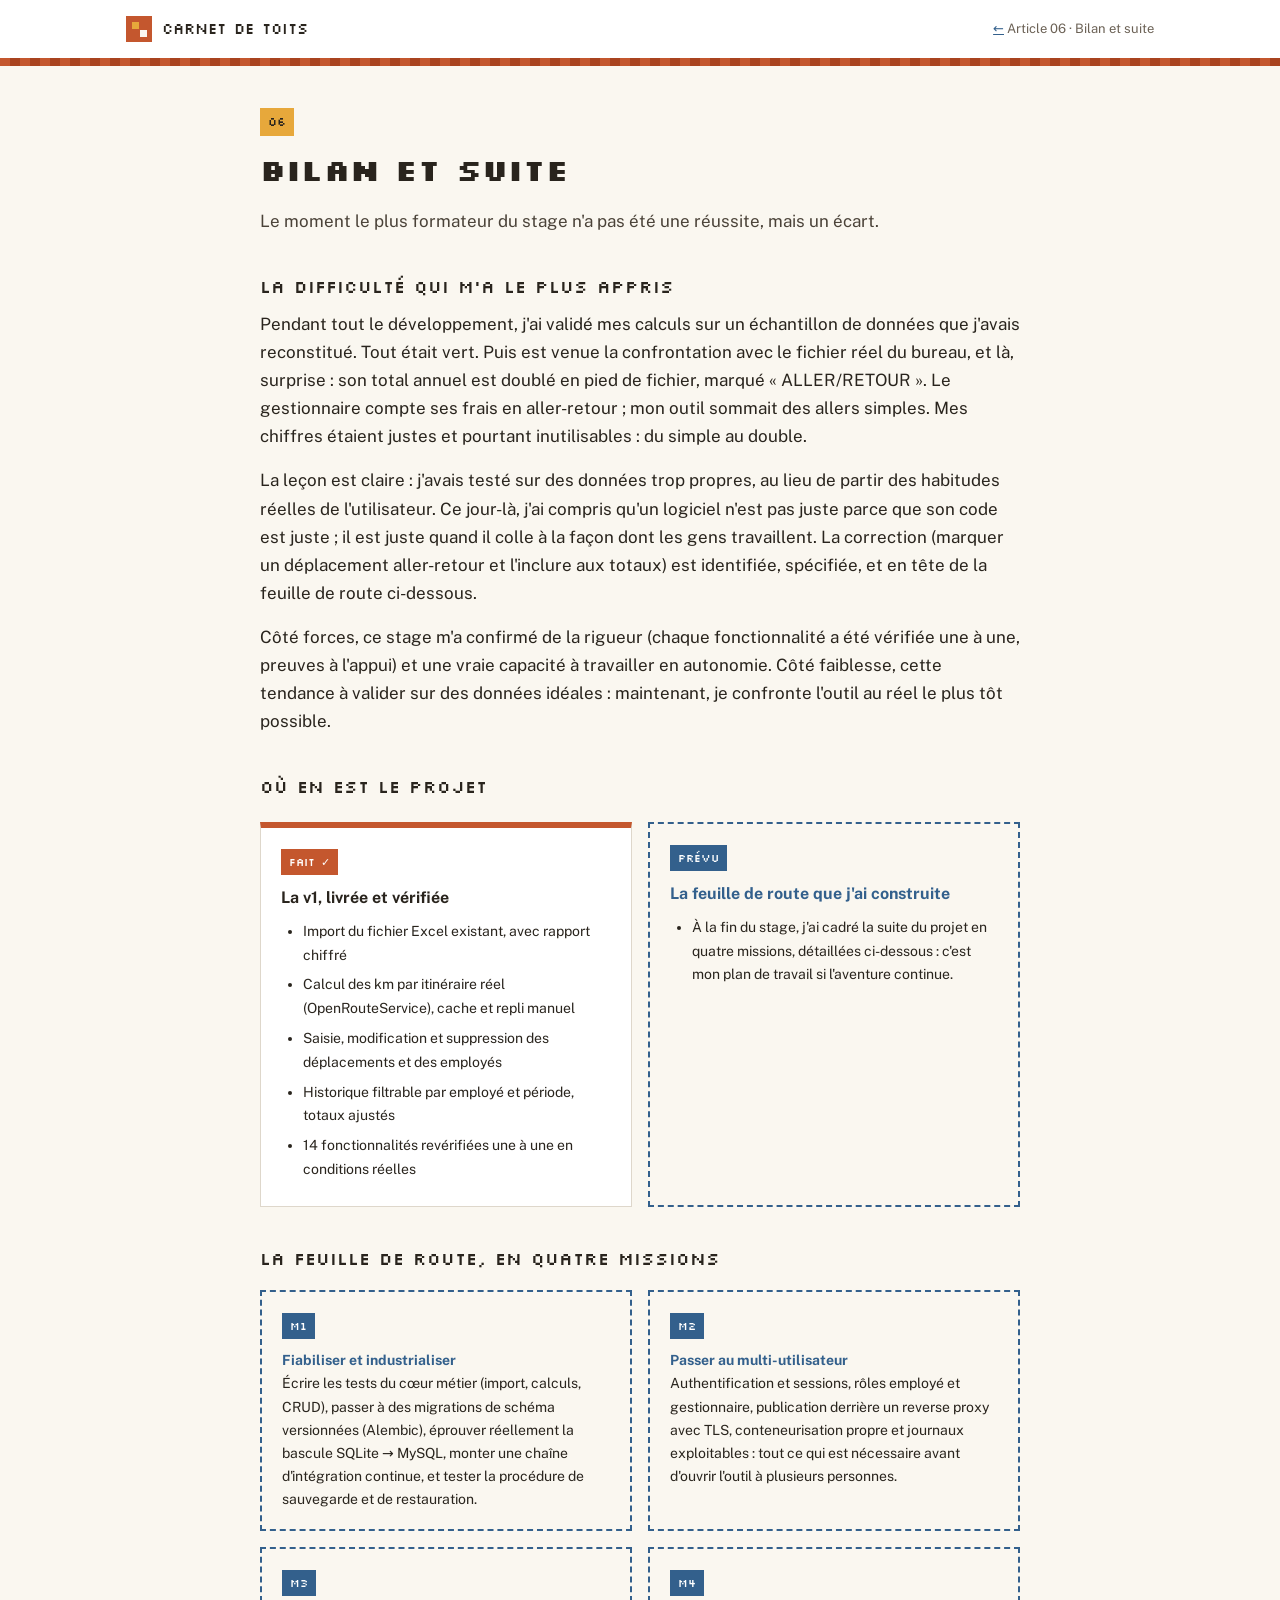
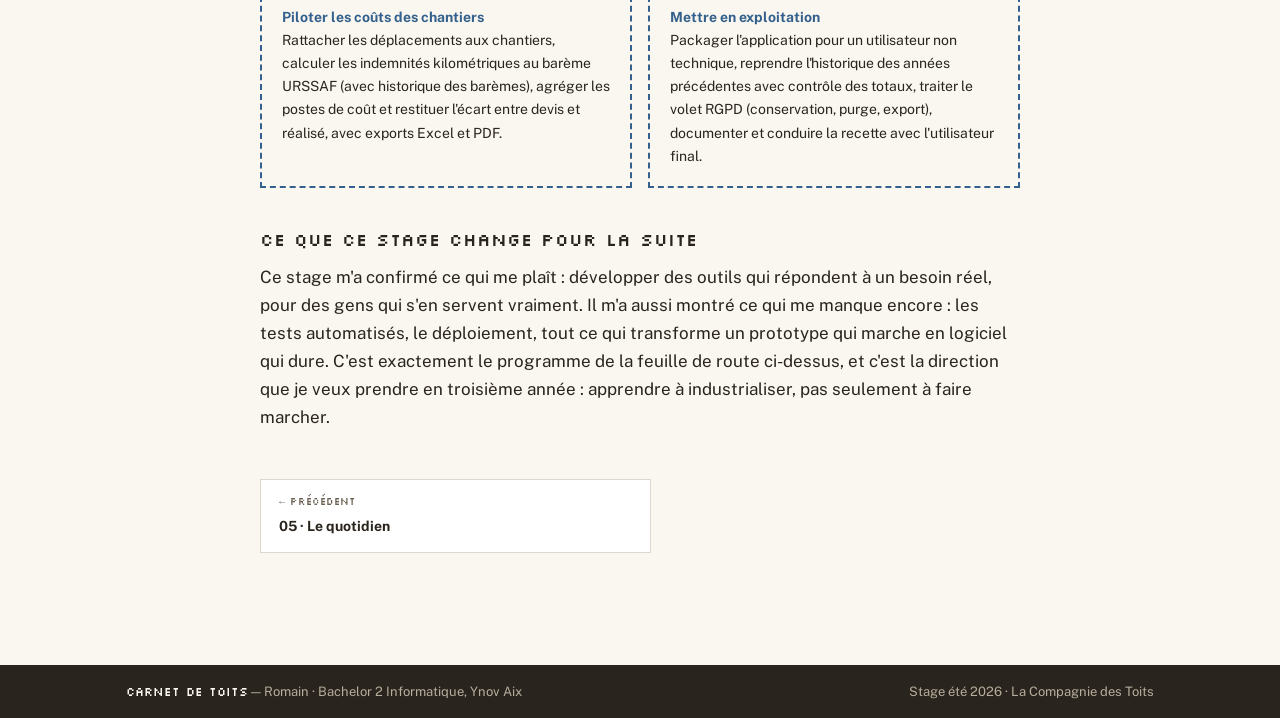
==== bilan.html @ 16f00f66 "création du blog Carnet de toits : charte Direction A et 6 articles" ====
<!DOCTYPE html>
<html lang="fr">
<head>
<meta charset="utf-8">
<meta name="viewport" content="width=device-width, initial-scale=1">
<title>06 · Bilan et suite — Carnet de toits</title>
<meta name="description" content="Bilan de mon stage : ce que j'ai appris, la difficulté qui m'a le plus formé, et la feuille de route en quatre missions pour la suite du projet.">
<link rel="icon" href="data:image/svg+xml,%3Csvg xmlns='http://www.w3.org/2000/svg' viewBox='0 0 26 26'%3E%3Crect width='26' height='26' fill='%23C4572E'/%3E%3Crect x='6' y='6' width='7' height='7' fill='%23E7A83B'/%3E%3Crect x='14' y='14' width='7' height='7' fill='%23FAF7F0'/%3E%3C/svg%3E">
<link rel="preconnect" href="https://fonts.googleapis.com">
<link rel="preconnect" href="https://fonts.gstatic.com" crossorigin>
<link href="https://fonts.googleapis.com/css2?family=Silkscreen:wght@400;700&family=Public+Sans:ital,wght@0,400;0,600;0,700;1,400&family=JetBrains+Mono:wght@400;600&display=swap" rel="stylesheet">
<link rel="stylesheet" href="style.css">
</head>
<body>

<header class="site-header">
  <div class="inner">
    <a class="brand" href="index.html"><span class="logo"></span>Carnet de toits</a>
    <span class="meta"><a href="index.html">←</a> Article 06 · Bilan et suite</span>
  </div>
</header>
<div class="roofline"></div>

<main>
  <article class="post">
    <span class="badge">06</span>
    <h1>Bilan et suite</h1>
    <p class="lead">Le moment le plus formateur du stage n'a pas été une réussite,
    mais un écart.</p>

    <h2>La difficulté qui m'a le plus appris</h2>
    <p>Pendant tout le développement, j'ai validé mes calculs sur un échantillon de
    données que j'avais reconstitué. Tout était vert. Puis est venue la confrontation
    avec le fichier réel du bureau, et là, surprise : son total annuel est doublé en
    pied de fichier, marqué « ALLER/RETOUR ». Le gestionnaire compte ses frais en
    aller-retour ; mon outil sommait des allers simples. Mes chiffres étaient justes
    et pourtant inutilisables : du simple au double.</p>
    <p>La leçon est claire : j'avais testé sur des données trop propres, au lieu de
    partir des habitudes réelles de l'utilisateur. Ce jour-là, j'ai compris qu'un
    logiciel n'est pas juste parce que son code est juste ; il est juste quand il
    colle à la façon dont les gens travaillent. La correction (marquer un déplacement
    aller-retour et l'inclure aux totaux) est identifiée, spécifiée, et en tête de la
    feuille de route ci-dessous.</p>
    <p>Côté forces, ce stage m'a confirmé de la rigueur (chaque fonctionnalité a été
    vérifiée une à une, preuves à l'appui) et une vraie capacité à travailler en
    autonomie. Côté faiblesse, cette tendance à valider sur des données idéales :
    maintenant, je confronte l'outil au réel le plus tôt possible.</p>

    <h2>Où en est le projet</h2>
    <div class="fp-grid">
      <div class="bloc-fait">
        <span class="badge fait">FAIT ✓</span>
        <p class="bloc-title">La v1, livrée et vérifiée</p>
        <ul>
          <li>Import du fichier Excel existant, avec rapport chiffré</li>
          <li>Calcul des km par itinéraire réel (OpenRouteService), cache et repli manuel</li>
          <li>Saisie, modification et suppression des déplacements et des employés</li>
          <li>Historique filtrable par employé et période, totaux ajustés</li>
          <li>14 fonctionnalités revérifiées une à une en conditions réelles</li>
        </ul>
      </div>
      <div class="bloc-prevu">
        <span class="badge prevu">PRÉVU</span>
        <p class="bloc-title">La feuille de route que j'ai construite</p>
        <ul>
          <li>À la fin du stage, j'ai cadré la suite du projet en quatre missions,
          détaillées ci-dessous : c'est mon plan de travail si l'aventure continue.</li>
        </ul>
      </div>
    </div>

    <h2>La feuille de route, en quatre missions</h2>
    <div class="missions">
      <div class="bloc-prevu">
        <span class="badge mission">M1</span>
        <p class="bloc-title">Fiabiliser et industrialiser</p>
        <p>Écrire les tests du cœur métier (import, calculs, CRUD), passer à des
        migrations de schéma versionnées (Alembic), éprouver réellement la bascule
        SQLite → MySQL, monter une chaîne d'intégration continue, et tester la
        procédure de sauvegarde et de restauration.</p>
      </div>
      <div class="bloc-prevu">
        <span class="badge mission">M2</span>
        <p class="bloc-title">Passer au multi-utilisateur</p>
        <p>Authentification et sessions, rôles employé et gestionnaire, publication
        derrière un reverse proxy avec TLS, conteneurisation propre et journaux
        exploitables : tout ce qui est nécessaire avant d'ouvrir l'outil à plusieurs
        personnes.</p>
      </div>
      <div class="bloc-prevu">
        <span class="badge mission">M3</span>
        <p class="bloc-title">Piloter les coûts des chantiers</p>
        <p>Rattacher les déplacements aux chantiers, calculer les indemnités
        kilométriques au barème URSSAF (avec historique des barèmes), agréger les
        postes de coût et restituer l'écart entre devis et réalisé, avec exports
        Excel et PDF.</p>
      </div>
      <div class="bloc-prevu">
        <span class="badge mission">M4</span>
        <p class="bloc-title">Mettre en exploitation</p>
        <p>Packager l'application pour un utilisateur non technique, reprendre
        l'historique des années précédentes avec contrôle des totaux, traiter le
        volet RGPD (conservation, purge, export), documenter et conduire la recette
        avec l'utilisateur final.</p>
      </div>
    </div>

    <h2>Ce que ce stage change pour la suite</h2>
    <p>Ce stage m'a confirmé ce qui me plaît : développer des outils qui répondent à
    un besoin réel, pour des gens qui s'en servent vraiment. Il m'a aussi montré ce
    qui me manque encore : les tests automatisés, le déploiement, tout ce qui
    transforme un prototype qui marche en logiciel qui dure. C'est exactement le
    programme de la feuille de route ci-dessus, et c'est la direction que je veux
    prendre en troisième année : apprendre à industrialiser, pas seulement à faire
    marcher.</p>
  </article>

  <nav class="post-nav" aria-label="Article précédent et suivant">
    <a class="prev" href="quotidien.html">
      <div class="label">← PRÉCÉDENT</div>
      <div class="title">05 · Le quotidien</div>
    </a>
    <span class="spacer"></span>
  </nav>
</main>

<footer class="site-footer">
  <div class="inner">
    <div><span class="name">Carnet de toits</span> — Romain · Bachelor 2 Informatique, Ynov Aix</div>
    <div>Stage été 2026 · La Compagnie des Toits</div>
  </div>
</footer>

</body>
</html>
---- style.css ----
/* ============================================================
   Carnet de toits — blog de stage
   Implémentation de la charte « Direction A » (v1, août 2026)
   Règles globales : coins carrés partout, aucune ombre floue,
   plein = fait, pointillé = prévu.
   ============================================================ */

:root {
  --bg: #FAF7F0;         /* fond de page */
  --card: #FFFFFF;       /* fond des cartes */
  --ink: #29241D;        /* texte principal, footer, encadrés techniques */
  --terra: #C4572E;      /* accent principal */
  --terra-dark: #A8431F; /* tuile sombre de la frise */
  --sun: #E7A83B;        /* badges numéro, ombre pixel au survol */
  --blue: #33608C;       /* liens, tout ce qui est « prévu » */
  --muted: #6B6155;      /* texte secondaire */
  --line: #DED7CB;       /* bordures et séparateurs */
  --cream: #FAF7F0;
  --facade: #F1E7D3;

  --font-display: 'Silkscreen', monospace;
  --font-body: 'Public Sans', system-ui, sans-serif;
  --font-mono: 'JetBrains Mono', monospace;
}

* { box-sizing: border-box; border-radius: 0; }

body {
  margin: 0;
  background: var(--bg);
  color: var(--ink);
  font-family: var(--font-body);
  font-size: 1.0625rem;
  line-height: 1.65;
}

a { color: var(--blue); text-decoration: underline; }
a:hover { color: var(--terra); }

:focus-visible { outline: 3px solid var(--terra); outline-offset: 2px; }

/* ---------- header + frise de tuiles ---------- */

.site-header { background: var(--card); }

.site-header .inner {
  max-width: 1100px;
  margin: 0 auto;
  padding: 16px 36px;
  display: flex;
  flex-wrap: wrap;
  align-items: center;
  justify-content: space-between;
  gap: 10px 24px;
}

.brand {
  display: flex;
  align-items: center;
  gap: 10px;
  text-decoration: none;
  color: var(--ink);
  font-family: var(--font-display);
  font-size: 15px;
}

.brand .logo {
  width: 26px; height: 26px;
  background: var(--terra);
  position: relative;
  flex-shrink: 0;
}
.brand .logo::before {
  content: ""; position: absolute; left: 6px; top: 6px;
  width: 7px; height: 7px; background: var(--sun);
}
.brand .logo::after {
  content: ""; position: absolute; right: 5px; bottom: 5px;
  width: 7px; height: 7px; background: var(--cream);
}

.site-nav { display: flex; flex-wrap: wrap; gap: 4px 20px; }

.site-nav a {
  font-weight: 600;
  font-size: 14px;
  color: #5B5348;
  text-decoration: none;
  padding-bottom: 3px;
  border-bottom: 3px solid transparent;
}
.site-nav a:hover { color: var(--terra); }
.site-nav a[aria-current="page"] {
  color: var(--terra);
  border-bottom-color: var(--terra);
}

.roofline {
  height: 8px;
  background: repeating-linear-gradient(90deg, var(--terra) 0 10px, var(--terra-dark) 10px 20px);
}

/* ---------- structure ---------- */

main {
  max-width: 1100px;
  margin: 0 auto;
  padding: 40px 32px 72px;
}

article.post { max-width: 760px; margin: 0 auto; }

h1 {
  font-family: var(--font-display);
  font-weight: 700;
  font-size: 1.875rem;
  line-height: 1.3;
  margin: 14px 0 18px;
}

h2 {
  font-family: var(--font-display);
  font-weight: 400;
  font-size: 1.125rem;
  line-height: 1.3;
  margin: 40px 0 12px;
}

p { margin: 0 0 16px; }
ul, ol { margin: 0 0 16px; padding-left: 22px; }
li { margin-bottom: 6px; }

.lead { font-size: 1.0625rem; color: #4A4238; }
.small, .meta { font-size: 0.8125rem; color: var(--muted); }

/* ---------- badges ---------- */

.badge {
  font-family: var(--font-display);
  font-size: 12px;
  padding: 4px 8px;
  display: inline-block;
  background: var(--sun);
  color: var(--ink);
}
.badge.fait { font-size: 11px; background: var(--terra); color: #FFFFFF; }
.badge.prevu, .badge.mission { font-size: 11px; background: var(--blue); color: #FFFFFF; }

/* ---------- hero de l'accueil ---------- */

.hero {
  display: flex;
  align-items: center;
  gap: 48px;
  padding: 40px 0 48px;
}

.hero-text { flex: 1 1 420px; }

.hero .surtitre {
  font-family: var(--font-display);
  font-size: 13px;
  color: var(--terra);
  margin-bottom: 12px;
}

.hero h1 { font-size: 2.375rem; line-height: 1.25; margin: 0 0 14px; }

.hero .pixel-house { flex-shrink: 0; }

.btn-primary {
  display: inline-block;
  background: var(--ink);
  color: var(--cream);
  font-family: var(--font-display);
  font-size: 13px;
  text-decoration: none;
  padding: 12px 20px;
  margin-top: 8px;
}
.btn-primary:hover { background: var(--terra); color: #FFFFFF; }

/* ---------- sommaire : cartes d'articles ---------- */

.cards {
  list-style: none;
  padding: 0;
  margin: 20px 0 0;
  display: grid;
  grid-template-columns: repeat(3, 1fr);
  gap: 16px;
}

.card { background: var(--card); border: 1px solid var(--line); }
.card:hover { border-color: var(--terra); box-shadow: 4px 4px 0 var(--sun); }

.card a {
  display: block;
  padding: 20px;
  text-decoration: none;
  color: inherit;
  height: 100%;
}

.card .badge { margin-bottom: 12px; }
.card h2, .card .card-title {
  font-family: var(--font-body);
  font-weight: 700;
  font-size: 16px;
  margin: 0 0 6px;
  color: var(--ink);
}
.card p { font-size: 13px; line-height: 1.5; color: var(--muted); margin: 0; }

/* ---------- fil d'ariane + tête d'article ---------- */

.crumb {
  font-size: 14px;
  margin-bottom: 24px;
}
.crumb a { color: var(--muted); text-decoration: none; }
.crumb a:hover { color: var(--terra); }

/* ---------- encadré technique ---------- */

.tech {
  background: var(--ink);
  color: #E8E1D4;
  padding: 16px 20px;
  font-family: var(--font-mono);
  font-size: 13px;
  line-height: 1.7;
  margin: 20px 0;
  overflow-x: auto;
}
.tech .t-title { color: var(--sun); margin-bottom: 6px; }
.tech .t-note { color: #9AB8D6; }

/* ---------- bloc fait / prévu ---------- */

.fp-grid {
  display: grid;
  grid-template-columns: 1fr 1fr;
  gap: 16px;
  margin: 24px 0;
}

.bloc-fait {
  background: var(--card);
  border: 1px solid var(--line);
  border-top: 6px solid var(--terra);
  padding: 18px 20px;
}

.bloc-prevu {
  background: transparent;
  border: 2px dashed var(--blue);
  padding: 18px 20px;
}
.bloc-prevu .bloc-title { color: var(--blue); }

.bloc-fait .badge, .bloc-prevu .badge { margin-bottom: 10px; }

.bloc-title {
  font-weight: 700;
  font-size: 16px;
  margin: 0 0 8px;
}

.bloc-fait ul, .bloc-prevu ul { margin: 0; font-size: 14px; line-height: 1.7; }

/* feuille de route : cartes missions (tout est « prévu ») */
.missions {
  display: grid;
  grid-template-columns: 1fr 1fr;
  gap: 16px;
  margin: 20px 0;
}
.missions .bloc-prevu p { font-size: 14px; margin: 0; }

/* ---------- navigation précédent / suivant ---------- */

.post-nav {
  max-width: 760px;
  margin: 48px auto 0;
  display: flex;
  justify-content: space-between;
  gap: 16px;
}

.post-nav a {
  flex: 1;
  text-decoration: none;
  padding: 14px 18px;
}

.post-nav .prev {
  background: var(--card);
  border: 1px solid var(--line);
  color: var(--ink);
}
.post-nav .prev:hover { border-color: var(--terra); box-shadow: 4px 4px 0 var(--sun); }

.post-nav .next {
  background: var(--ink);
  text-align: right;
}
.post-nav .next:hover { background: var(--terra); }

.post-nav .label {
  font-family: var(--font-display);
  font-size: 10px;
  color: var(--muted);
  margin-bottom: 4px;
}
.post-nav .next .label { color: var(--sun); }
.post-nav .title { font-weight: 700; font-size: 14px; }
.post-nav .next .title { color: var(--cream); }
.post-nav .spacer { flex: 1; visibility: hidden; }

/* ---------- footer ---------- */

.site-footer { background: var(--ink); color: #B8AD9D; margin-top: 40px; }

.site-footer .inner {
  max-width: 1100px;
  margin: 0 auto;
  padding: 16px 36px;
  display: flex;
  flex-wrap: wrap;
  justify-content: space-between;
  gap: 8px 24px;
  font-size: 13px;
}

.site-footer .name { font-family: var(--font-display); color: var(--cream); font-size: 12px; }
.site-footer a { color: #B8AD9D; }
.site-footer a:hover { color: var(--cream); }

/* ---------- responsive ---------- */

@media (max-width: 900px) {
  .hero { flex-wrap: wrap; gap: 28px; }
  .hero .pixel-house { margin: 0 auto; }
}

@media (max-width: 720px) {
  main { padding: 28px 16px 56px; }
  .site-header .inner, .site-footer .inner { padding-left: 16px; padding-right: 16px; }
  .cards { grid-template-columns: 1fr; }
  .missions { grid-template-columns: 1fr; }
  .hero h1 { font-size: 1.875rem; }
}

@media (max-width: 640px) {
  .fp-grid { grid-template-columns: 1fr; } /* « fait » reste en premier */
  .post-nav { flex-direction: column; }
  .post-nav .spacer { display: none; }
}
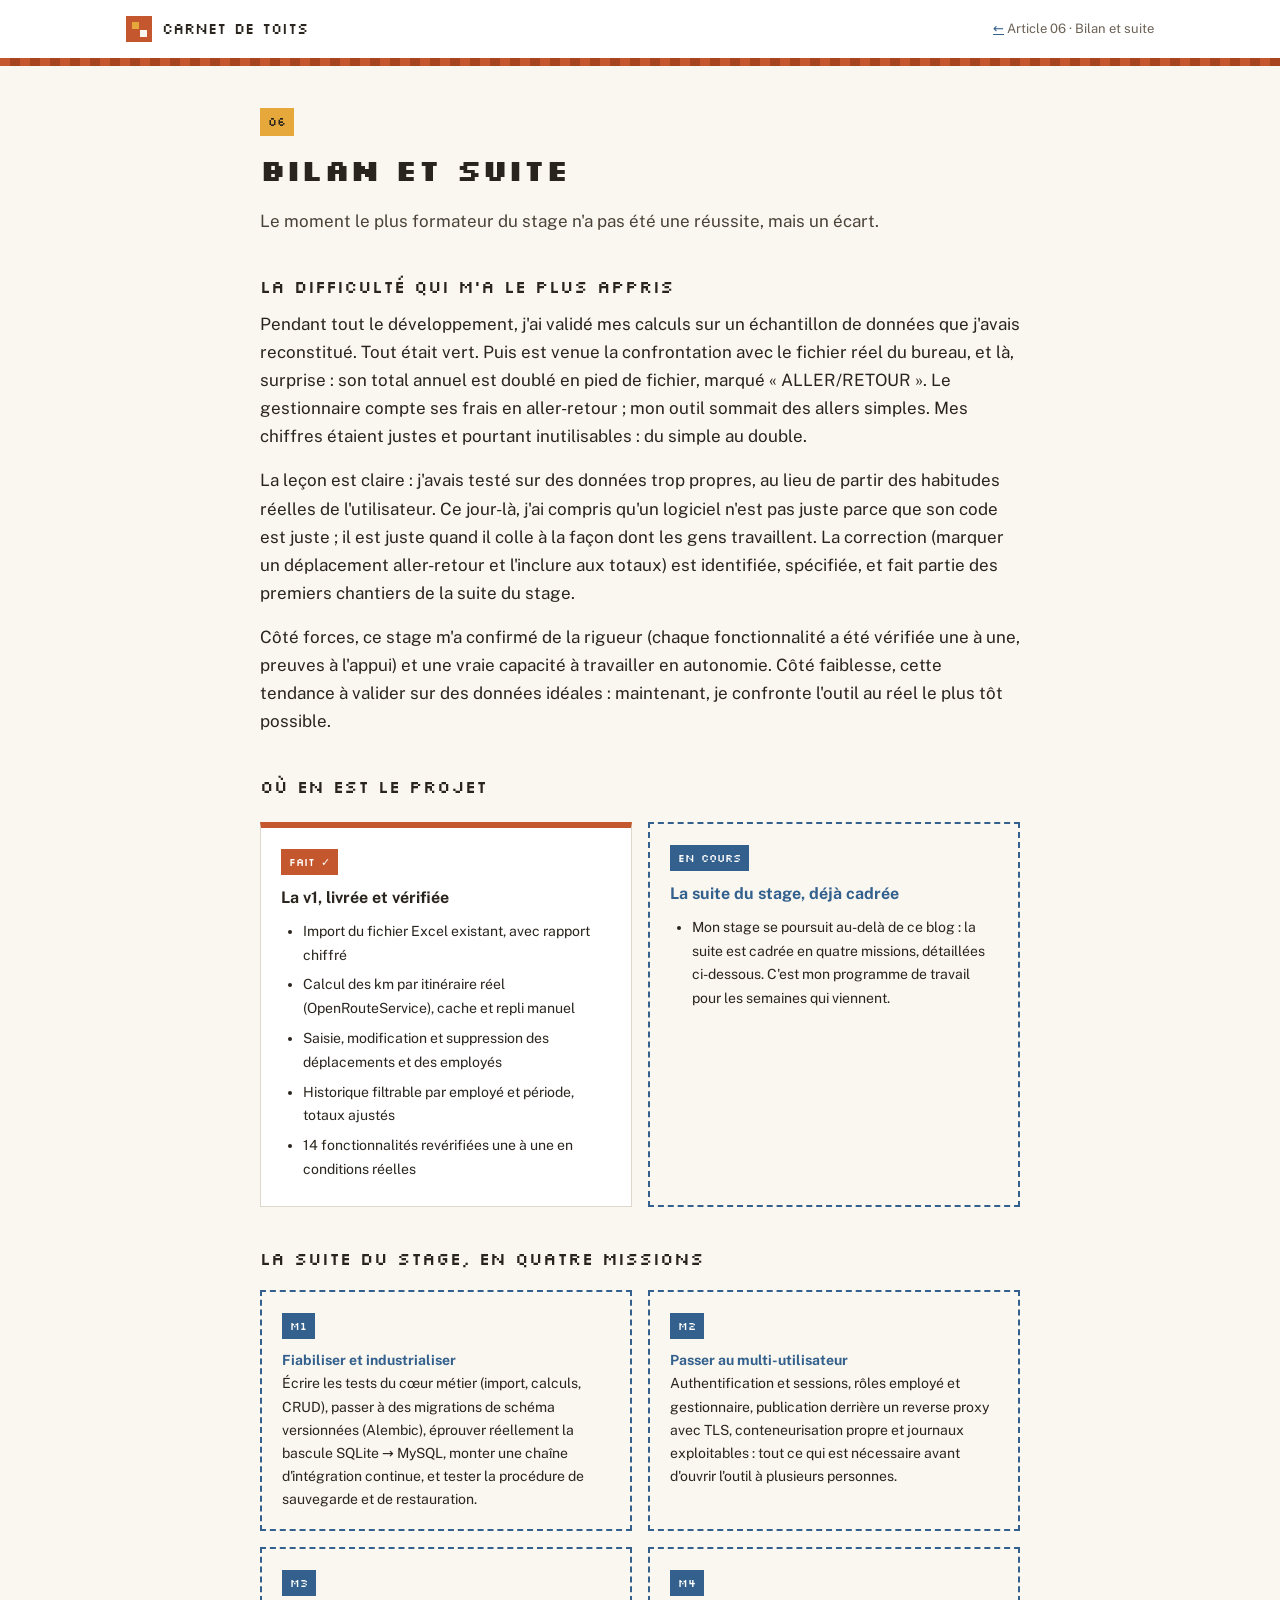
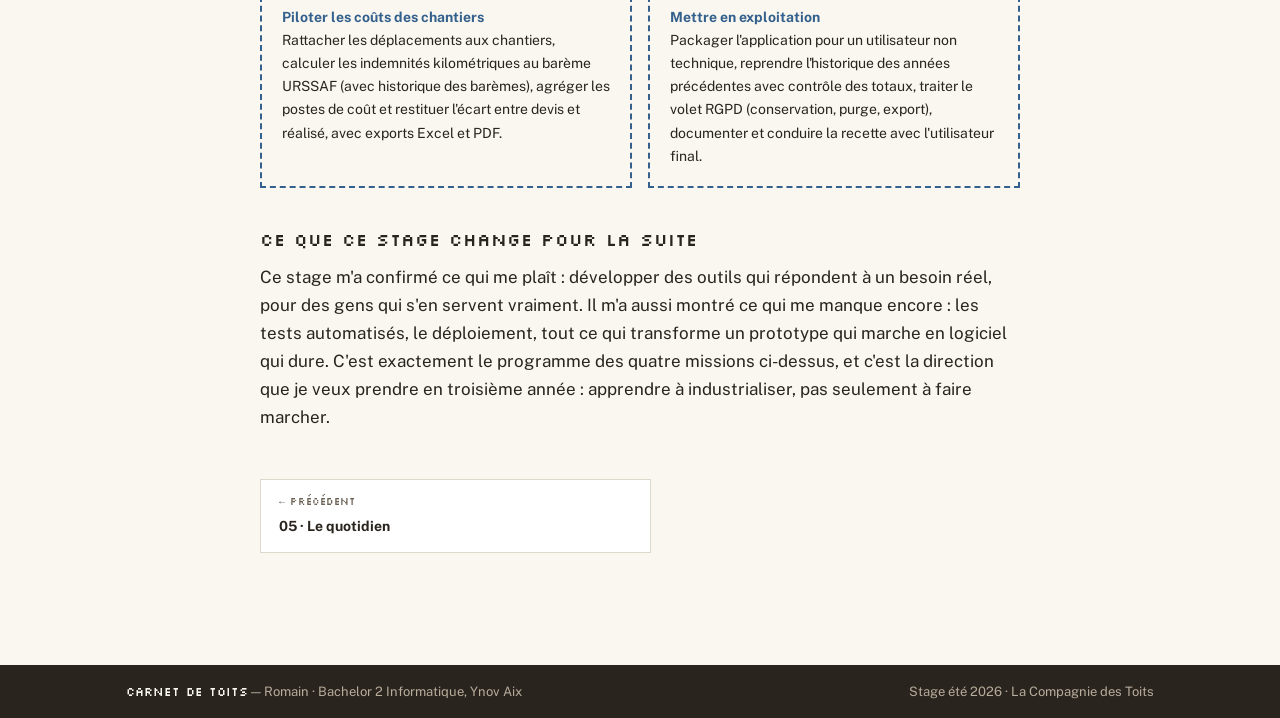
==== commit ca657f1f: "bilan : missions de la suite du stage en cours, retrait des liens vers le code" ====
--- a/bilan.html
+++ b/bilan.html
@@ -4,11 +4,9 @@
 <meta charset="utf-8">
 <meta name="viewport" content="width=device-width, initial-scale=1">
 <title>06 · Bilan et suite — Carnet de toits</title>
-<meta name="description" content="Bilan de mon stage : ce que j'ai appris, la difficulté qui m'a le plus formé, et la feuille de route en quatre missions pour la suite du projet.">
+<meta name="description" content="Bilan de mon stage : ce que j'ai appris, la difficulté qui m'a le plus formé, et la suite du stage en quatre missions.">
 <link rel="icon" href="data:image/svg+xml,%3Csvg xmlns='http://www.w3.org/2000/svg' viewBox='0 0 26 26'%3E%3Crect width='26' height='26' fill='%23C4572E'/%3E%3Crect x='6' y='6' width='7' height='7' fill='%23E7A83B'/%3E%3Crect x='14' y='14' width='7' height='7' fill='%23FAF7F0'/%3E%3C/svg%3E">
-<link rel="preconnect" href="https://fonts.googleapis.com">
-<link rel="preconnect" href="https://fonts.gstatic.com" crossorigin>
-<link href="https://fonts.googleapis.com/css2?family=Silkscreen:wght@400;700&family=Public+Sans:ital,wght@0,400;0,600;0,700;1,400&family=JetBrains+Mono:wght@400;600&display=swap" rel="stylesheet">
+<link rel="stylesheet" href="fonts/fonts.css">
 <link rel="stylesheet" href="style.css">
 </head>
 <body>
@@ -39,8 +37,8 @@
     partir des habitudes réelles de l'utilisateur. Ce jour-là, j'ai compris qu'un
     logiciel n'est pas juste parce que son code est juste ; il est juste quand il
     colle à la façon dont les gens travaillent. La correction (marquer un déplacement
-    aller-retour et l'inclure aux totaux) est identifiée, spécifiée, et en tête de la
-    feuille de route ci-dessous.</p>
+    aller-retour et l'inclure aux totaux) est identifiée, spécifiée, et fait partie
+    des premiers chantiers de la suite du stage.</p>
     <p>Côté forces, ce stage m'a confirmé de la rigueur (chaque fonctionnalité a été
     vérifiée une à une, preuves à l'appui) et une vraie capacité à travailler en
     autonomie. Côté faiblesse, cette tendance à valider sur des données idéales :
@@ -60,16 +58,17 @@
         </ul>
       </div>
       <div class="bloc-prevu">
-        <span class="badge prevu">PRÉVU</span>
-        <p class="bloc-title">La feuille de route que j'ai construite</p>
+        <span class="badge prevu">EN COURS</span>
+        <p class="bloc-title">La suite du stage, déjà cadrée</p>
         <ul>
-          <li>À la fin du stage, j'ai cadré la suite du projet en quatre missions,
-          détaillées ci-dessous : c'est mon plan de travail si l'aventure continue.</li>
+          <li>Mon stage se poursuit au-delà de ce blog : la suite est cadrée en
+          quatre missions, détaillées ci-dessous. C'est mon programme de travail
+          pour les semaines qui viennent.</li>
         </ul>
       </div>
     </div>
 
-    <h2>La feuille de route, en quatre missions</h2>
+    <h2>La suite du stage, en quatre missions</h2>
     <div class="missions">
       <div class="bloc-prevu">
         <span class="badge mission">M1</span>
@@ -110,7 +109,7 @@
     un besoin réel, pour des gens qui s'en servent vraiment. Il m'a aussi montré ce
     qui me manque encore : les tests automatisés, le déploiement, tout ce qui
     transforme un prototype qui marche en logiciel qui dure. C'est exactement le
-    programme de la feuille de route ci-dessus, et c'est la direction que je veux
+    programme des quatre missions ci-dessus, et c'est la direction que je veux
     prendre en troisième année : apprendre à industrialiser, pas seulement à faire
     marcher.</p>
   </article>
--- a/fonts/fonts.css
+++ b/fonts/fonts.css
@@ -0,0 +1,8 @@
+@font-face { font-family: 'Silkscreen'; font-style: normal; font-weight: 400; font-display: swap; src: url('silkscreen-400.woff2') format('woff2'); }
+@font-face { font-family: 'Silkscreen'; font-style: normal; font-weight: 700; font-display: swap; src: url('silkscreen-700.woff2') format('woff2'); }
+@font-face { font-family: 'Public Sans'; font-style: italic; font-weight: 400; font-display: swap; src: url('public-sans-400-italic.woff2') format('woff2'); }
+@font-face { font-family: 'Public Sans'; font-style: normal; font-weight: 400; font-display: swap; src: url('public-sans-400.woff2') format('woff2'); }
+@font-face { font-family: 'Public Sans'; font-style: normal; font-weight: 600; font-display: swap; src: url('public-sans-600.woff2') format('woff2'); }
+@font-face { font-family: 'Public Sans'; font-style: normal; font-weight: 700; font-display: swap; src: url('public-sans-700.woff2') format('woff2'); }
+@font-face { font-family: 'JetBrains Mono'; font-style: normal; font-weight: 400; font-display: swap; src: url('jetbrains-mono-400.woff2') format('woff2'); }
+@font-face { font-family: 'JetBrains Mono'; font-style: normal; font-weight: 600; font-display: swap; src: url('jetbrains-mono-600.woff2') format('woff2'); }
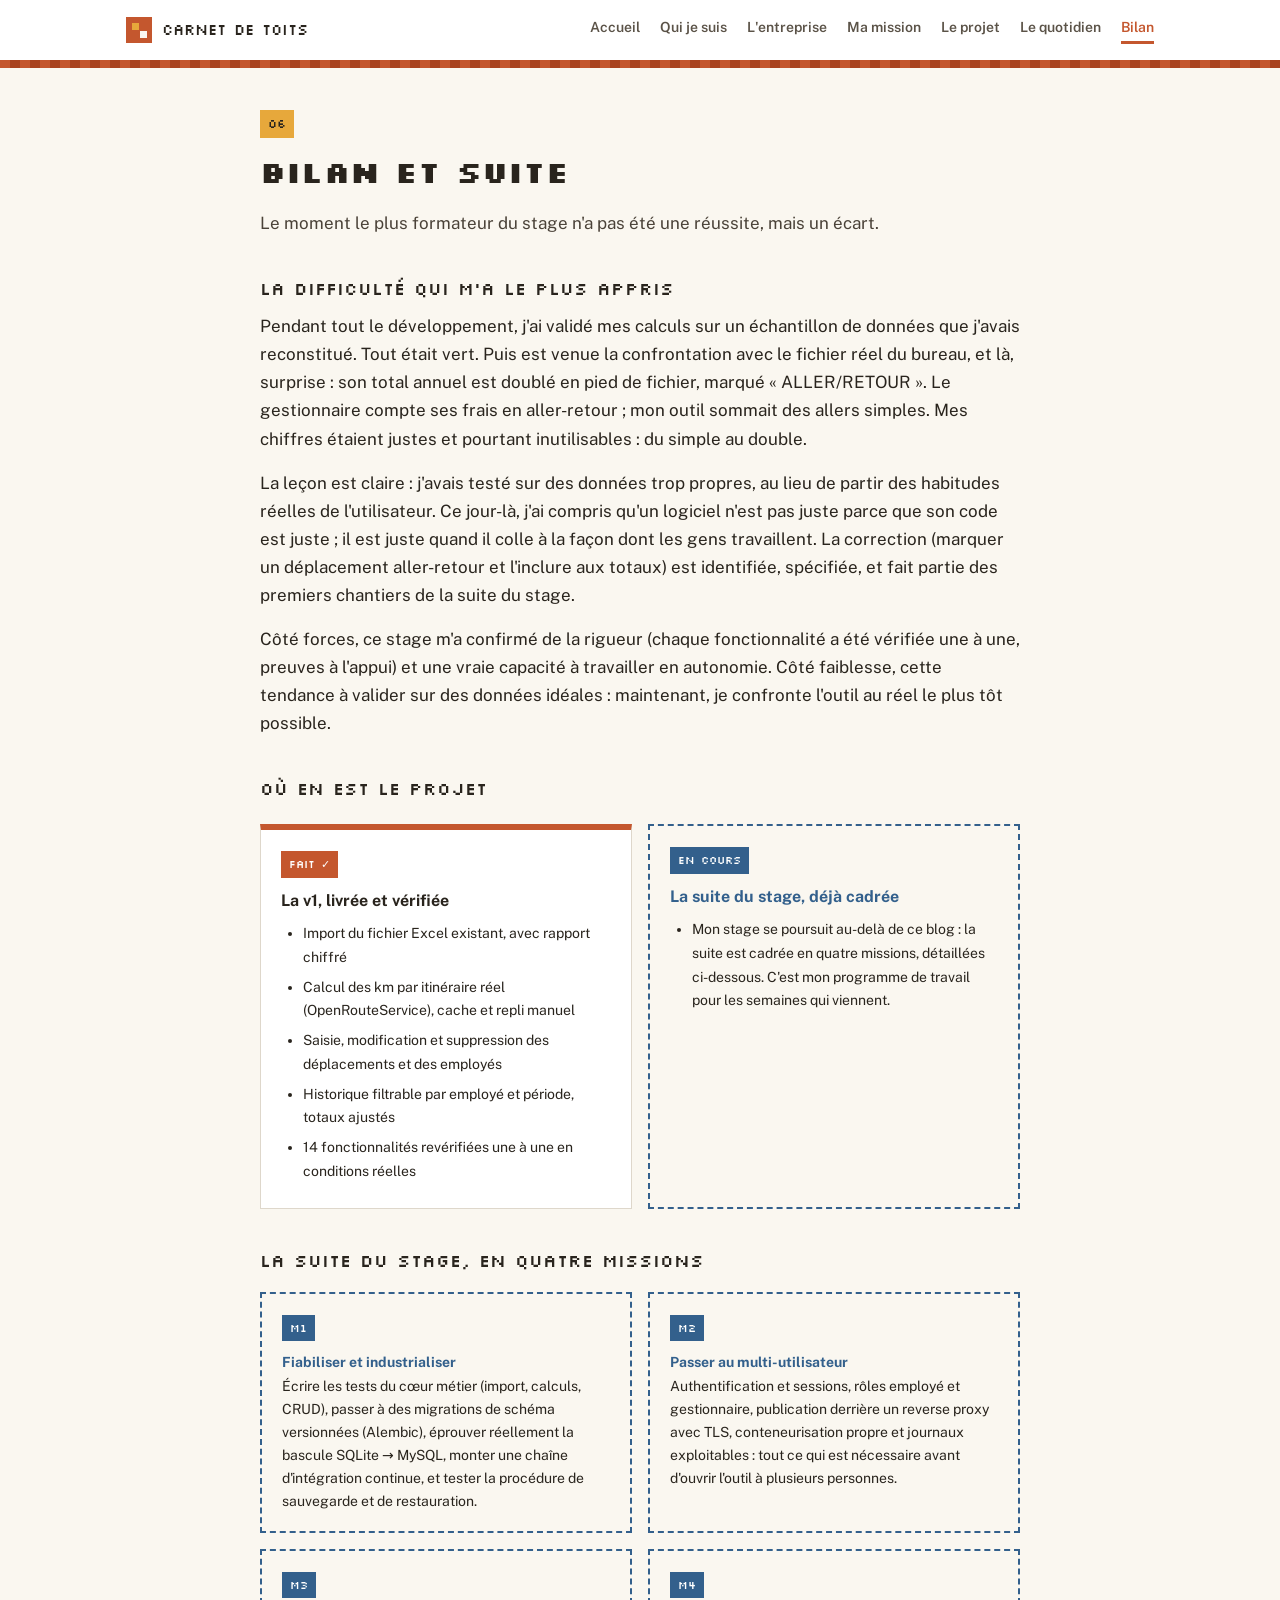
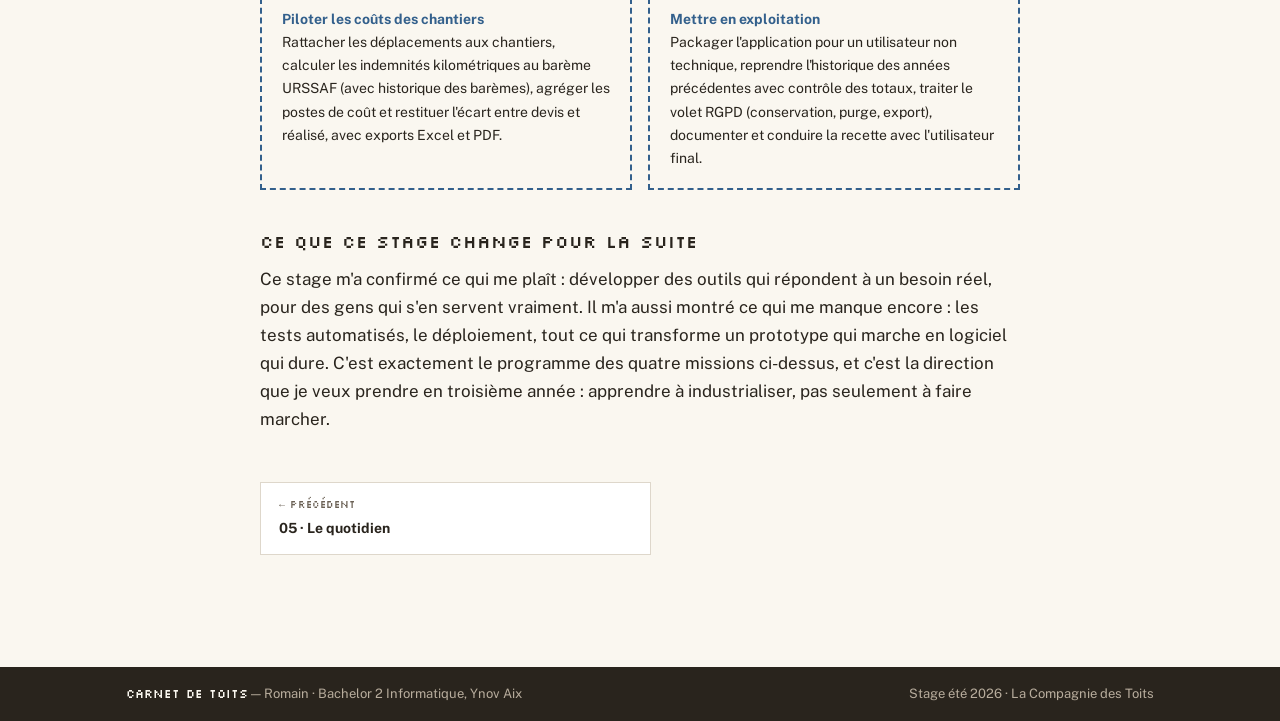
==== commit 160d94ba: "navigation complète sur toutes les pages avec soulignement animé" ====
--- a/bilan.html
+++ b/bilan.html
@@ -14,7 +14,15 @@
 <header class="site-header">
   <div class="inner">
     <a class="brand" href="index.html"><span class="logo"></span>Carnet de toits</a>
-    <span class="meta"><a href="index.html">←</a> Article 06 · Bilan et suite</span>
+    <nav class="site-nav" aria-label="Navigation principale">
+      <a href="index.html">Accueil</a>
+      <a href="qui-je-suis.html">Qui je suis</a>
+      <a href="entreprise.html">L'entreprise</a>
+      <a href="mission.html">Ma mission</a>
+      <a href="projet.html">Le projet</a>
+      <a href="quotidien.html">Le quotidien</a>
+      <a href="bilan.html" aria-current="page">Bilan</a>
+    </nav>
   </div>
 </header>
 <div class="roofline"></div>
--- a/style.css
+++ b/style.css
@@ -82,18 +82,27 @@
 .site-nav { display: flex; flex-wrap: wrap; gap: 4px 20px; }
 
 .site-nav a {
+  position: relative;
   font-weight: 600;
   font-size: 14px;
   color: #5B5348;
   text-decoration: none;
-  padding-bottom: 3px;
-  border-bottom: 3px solid transparent;
+  padding-bottom: 5px;
+}
+.site-nav a::after {
+  content: "";
+  position: absolute;
+  left: 0; right: 0; bottom: 0;
+  height: 3px;
+  background: var(--terra);
+  transform: scaleX(0);
+  transform-origin: left;
+  transition: transform 220ms ease;
 }
 .site-nav a:hover { color: var(--terra); }
-.site-nav a[aria-current="page"] {
-  color: var(--terra);
-  border-bottom-color: var(--terra);
-}
+.site-nav a:hover::after,
+.site-nav a[aria-current="page"]::after { transform: scaleX(1); }
+.site-nav a[aria-current="page"] { color: var(--terra); }
 
 .roofline {
   height: 8px;
@@ -357,3 +366,7 @@
   .post-nav { flex-direction: column; }
   .post-nav .spacer { display: none; }
 }
+
+@media (prefers-reduced-motion: reduce) {
+  .site-nav a::after { transition: none; }
+}
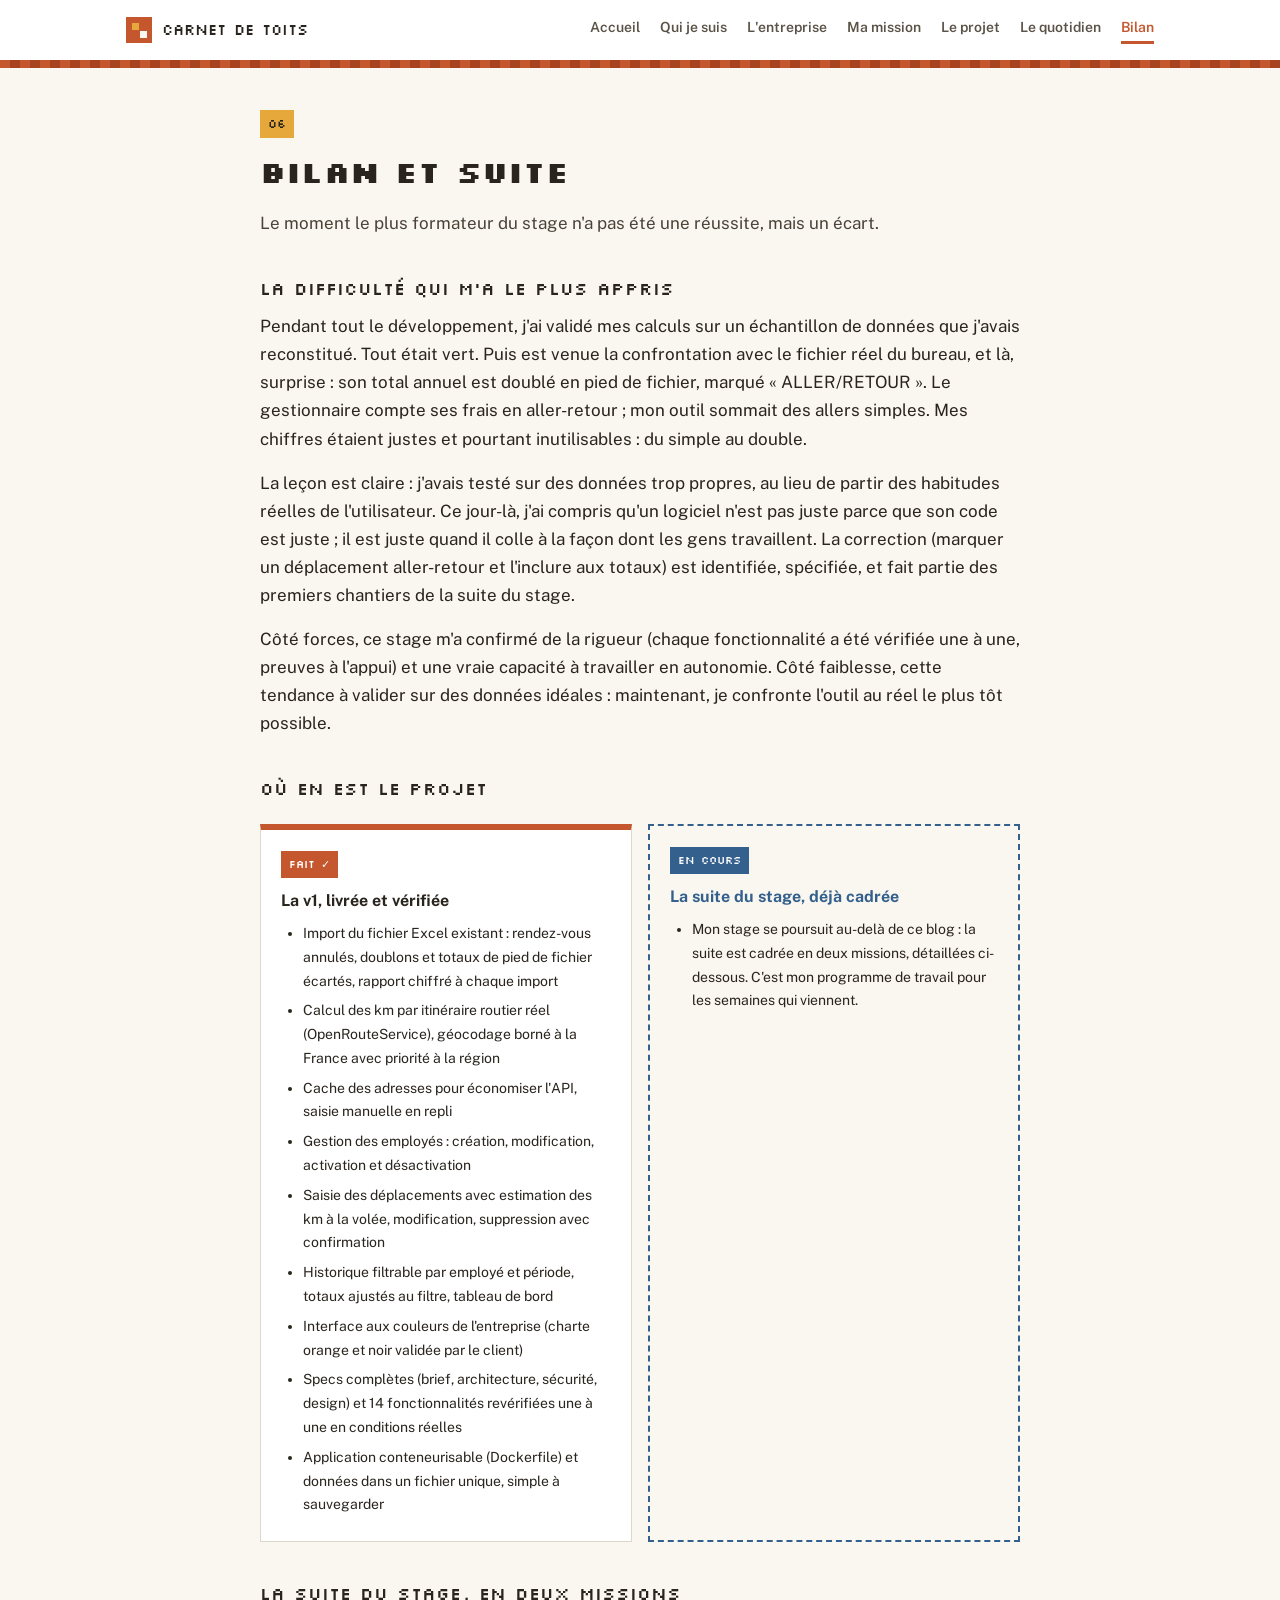
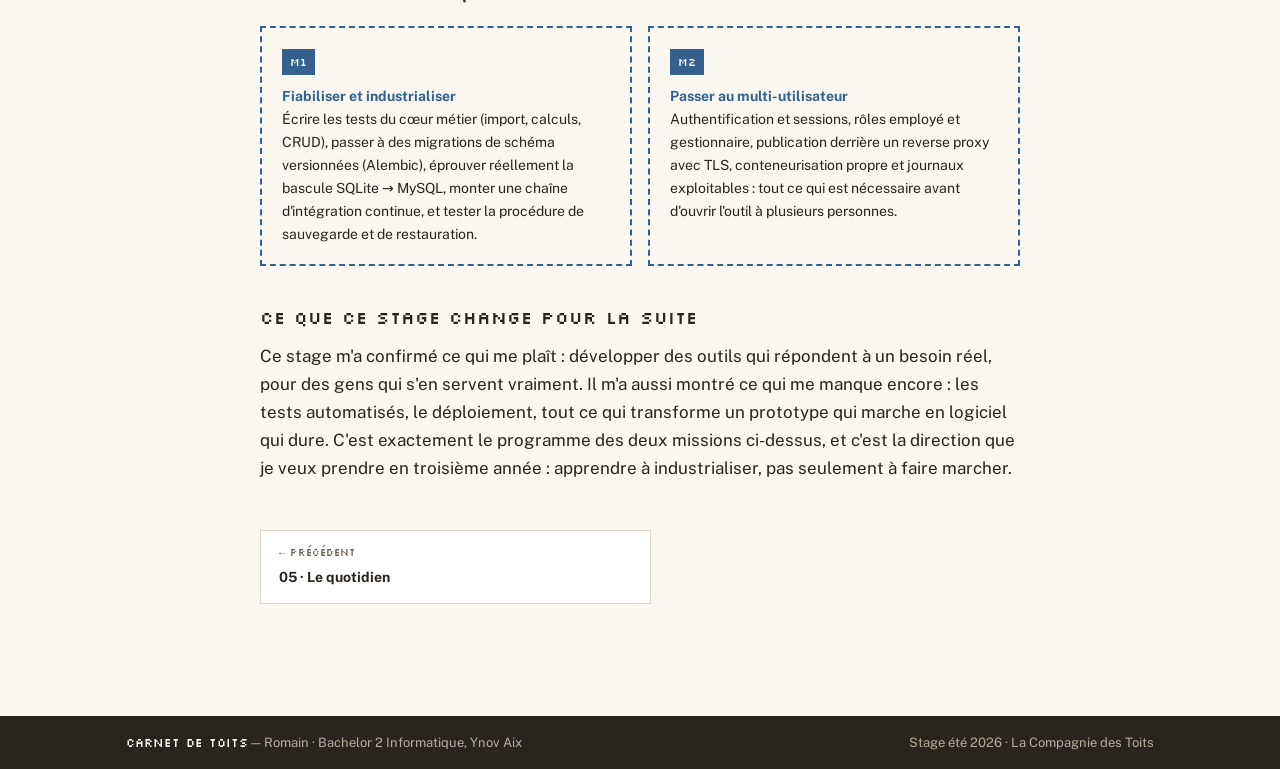
==== commit f21f733c: "bilan : v1 détaillée, suite ramenée à deux missions" ====
--- a/bilan.html
+++ b/bilan.html
@@ -4,7 +4,7 @@
 <meta charset="utf-8">
 <meta name="viewport" content="width=device-width, initial-scale=1">
 <title>06 · Bilan et suite — Carnet de toits</title>
-<meta name="description" content="Bilan de mon stage : ce que j'ai appris, la difficulté qui m'a le plus formé, et la suite du stage en quatre missions.">
+<meta name="description" content="Bilan de mon stage : ce que j'ai appris, la difficulté qui m'a le plus formé, et la suite du stage en deux missions.">
 <link rel="icon" href="data:image/svg+xml,%3Csvg xmlns='http://www.w3.org/2000/svg' viewBox='0 0 26 26'%3E%3Crect width='26' height='26' fill='%23C4572E'/%3E%3Crect x='6' y='6' width='7' height='7' fill='%23E7A83B'/%3E%3Crect x='14' y='14' width='7' height='7' fill='%23FAF7F0'/%3E%3C/svg%3E">
 <link rel="stylesheet" href="fonts/fonts.css">
 <link rel="stylesheet" href="style.css">
@@ -58,11 +58,23 @@
         <span class="badge fait">FAIT ✓</span>
         <p class="bloc-title">La v1, livrée et vérifiée</p>
         <ul>
-          <li>Import du fichier Excel existant, avec rapport chiffré</li>
-          <li>Calcul des km par itinéraire réel (OpenRouteService), cache et repli manuel</li>
-          <li>Saisie, modification et suppression des déplacements et des employés</li>
-          <li>Historique filtrable par employé et période, totaux ajustés</li>
-          <li>14 fonctionnalités revérifiées une à une en conditions réelles</li>
+          <li>Import du fichier Excel existant : rendez-vous annulés, doublons et
+          totaux de pied de fichier écartés, rapport chiffré à chaque import</li>
+          <li>Calcul des km par itinéraire routier réel (OpenRouteService),
+          géocodage borné à la France avec priorité à la région</li>
+          <li>Cache des adresses pour économiser l'API, saisie manuelle en repli</li>
+          <li>Gestion des employés : création, modification, activation et
+          désactivation</li>
+          <li>Saisie des déplacements avec estimation des km à la volée,
+          modification, suppression avec confirmation</li>
+          <li>Historique filtrable par employé et période, totaux ajustés au
+          filtre, tableau de bord</li>
+          <li>Interface aux couleurs de l'entreprise (charte orange et noir
+          validée par le client)</li>
+          <li>Specs complètes (brief, architecture, sécurité, design) et
+          14 fonctionnalités revérifiées une à une en conditions réelles</li>
+          <li>Application conteneurisable (Dockerfile) et données dans un fichier
+          unique, simple à sauvegarder</li>
         </ul>
       </div>
       <div class="bloc-prevu">
@@ -70,13 +82,13 @@
         <p class="bloc-title">La suite du stage, déjà cadrée</p>
         <ul>
           <li>Mon stage se poursuit au-delà de ce blog : la suite est cadrée en
-          quatre missions, détaillées ci-dessous. C'est mon programme de travail
+          deux missions, détaillées ci-dessous. C'est mon programme de travail
           pour les semaines qui viennent.</li>
         </ul>
       </div>
     </div>
 
-    <h2>La suite du stage, en quatre missions</h2>
+    <h2>La suite du stage, en deux missions</h2>
     <div class="missions">
       <div class="bloc-prevu">
         <span class="badge mission">M1</span>
@@ -94,22 +106,6 @@
         exploitables : tout ce qui est nécessaire avant d'ouvrir l'outil à plusieurs
         personnes.</p>
       </div>
-      <div class="bloc-prevu">
-        <span class="badge mission">M3</span>
-        <p class="bloc-title">Piloter les coûts des chantiers</p>
-        <p>Rattacher les déplacements aux chantiers, calculer les indemnités
-        kilométriques au barème URSSAF (avec historique des barèmes), agréger les
-        postes de coût et restituer l'écart entre devis et réalisé, avec exports
-        Excel et PDF.</p>
-      </div>
-      <div class="bloc-prevu">
-        <span class="badge mission">M4</span>
-        <p class="bloc-title">Mettre en exploitation</p>
-        <p>Packager l'application pour un utilisateur non technique, reprendre
-        l'historique des années précédentes avec contrôle des totaux, traiter le
-        volet RGPD (conservation, purge, export), documenter et conduire la recette
-        avec l'utilisateur final.</p>
-      </div>
     </div>
 
     <h2>Ce que ce stage change pour la suite</h2>
@@ -117,7 +113,7 @@
     un besoin réel, pour des gens qui s'en servent vraiment. Il m'a aussi montré ce
     qui me manque encore : les tests automatisés, le déploiement, tout ce qui
     transforme un prototype qui marche en logiciel qui dure. C'est exactement le
-    programme des quatre missions ci-dessus, et c'est la direction que je veux
+    programme des deux missions ci-dessus, et c'est la direction que je veux
     prendre en troisième année : apprendre à industrialiser, pas seulement à faire
     marcher.</p>
   </article>
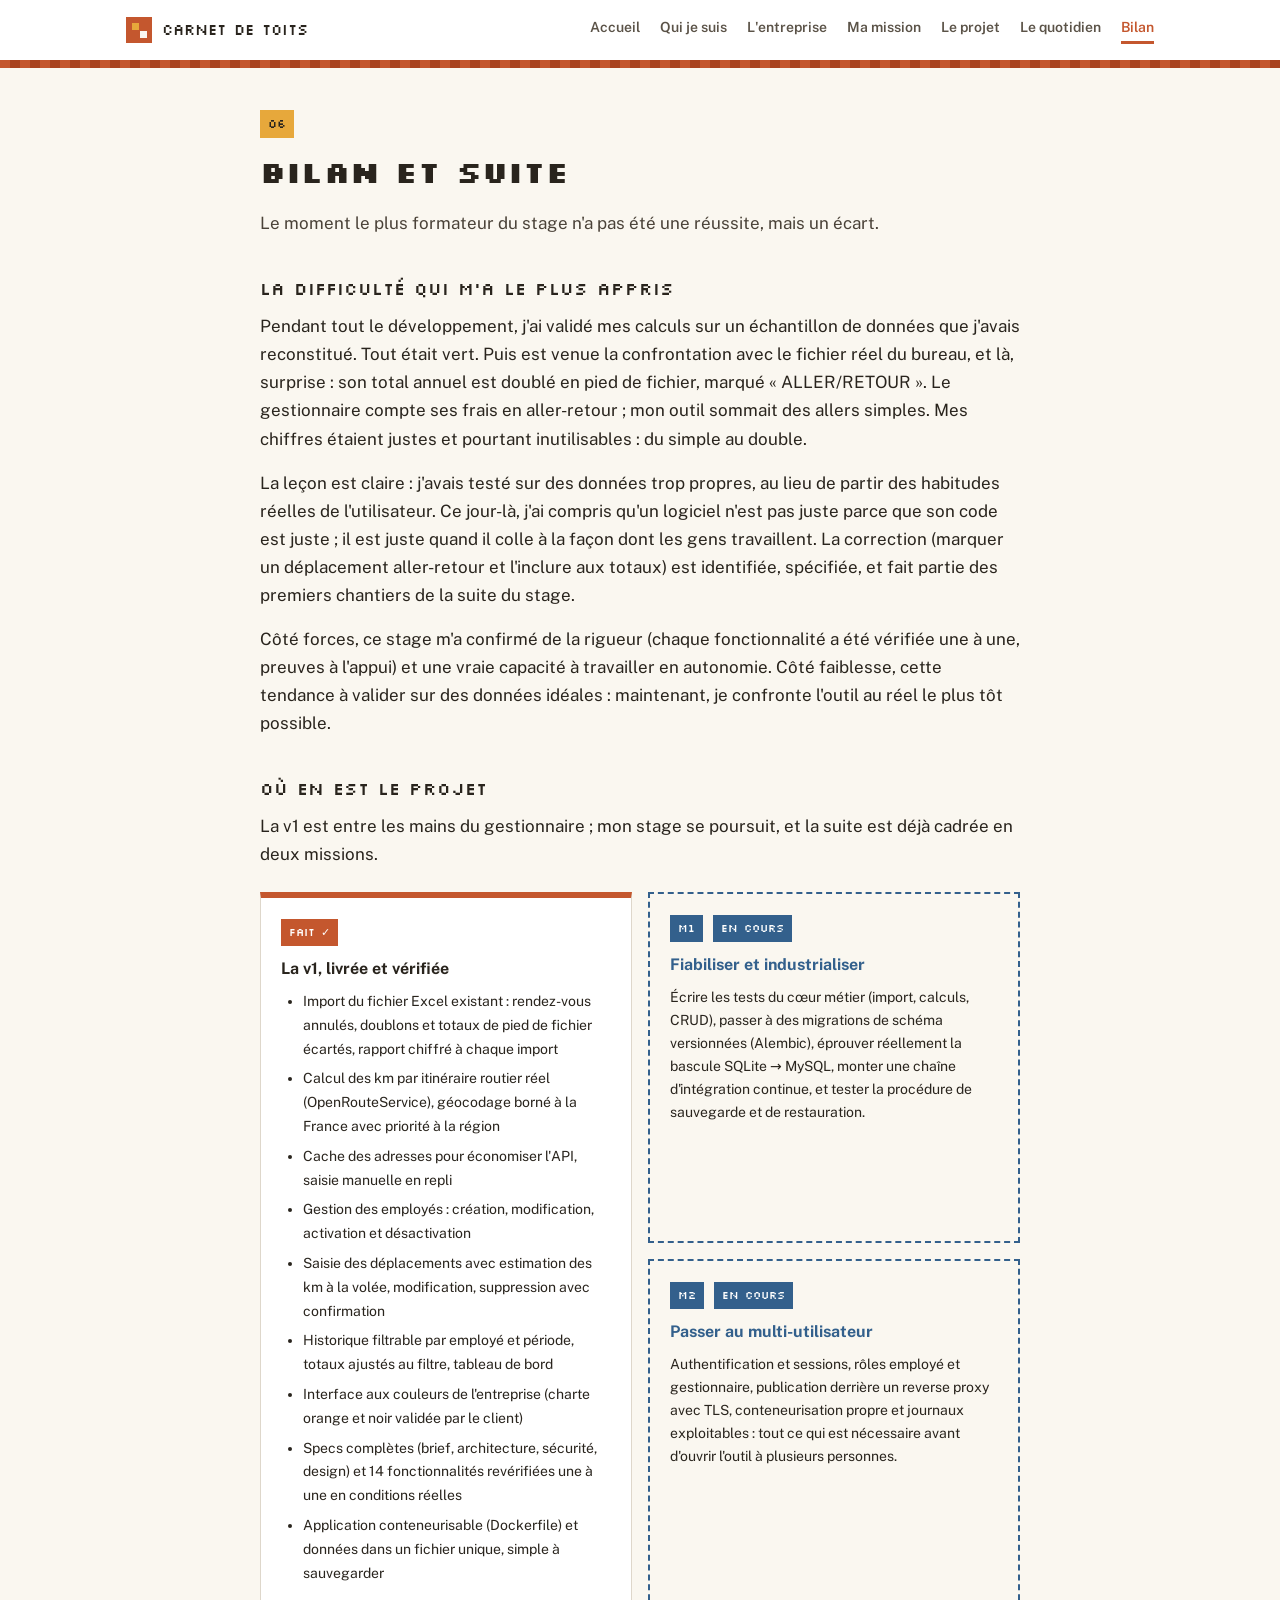
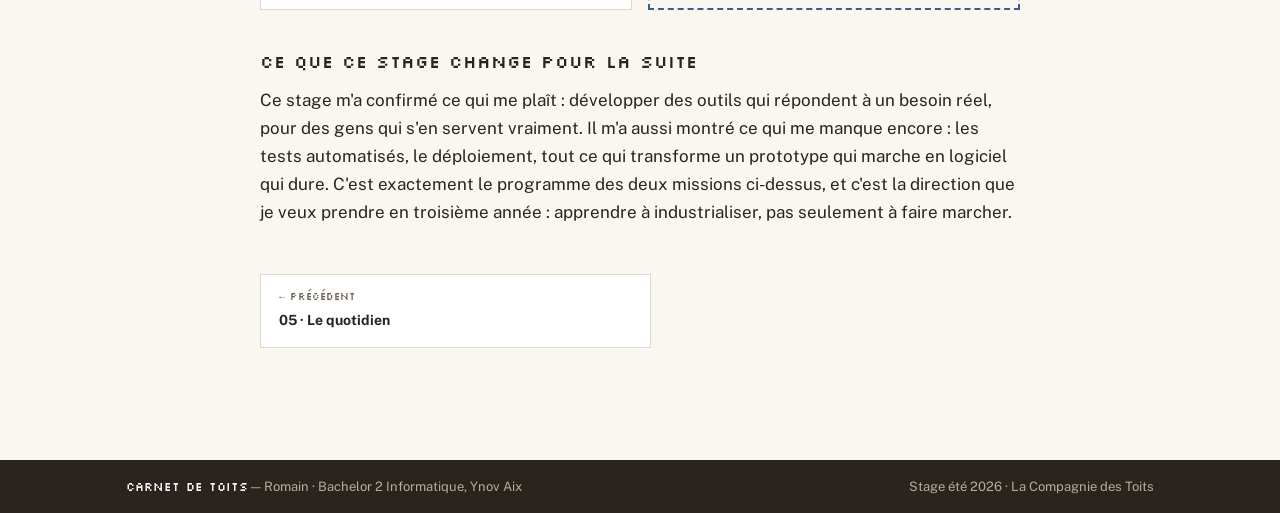
==== commit 5cd66559: "bilan : colonnes fait / en cours à hauteur égale" ====
--- a/bilan.html
+++ b/bilan.html
@@ -53,6 +53,8 @@
     maintenant, je confronte l'outil au réel le plus tôt possible.</p>
 
     <h2>Où en est le projet</h2>
+    <p>La v1 est entre les mains du gestionnaire ; mon stage se poursuit, et la
+    suite est déjà cadrée en deux missions.</p>
     <div class="fp-grid">
       <div class="bloc-fait">
         <span class="badge fait">FAIT ✓</span>
@@ -77,34 +79,23 @@
           unique, simple à sauvegarder</li>
         </ul>
       </div>
-      <div class="bloc-prevu">
-        <span class="badge prevu">EN COURS</span>
-        <p class="bloc-title">La suite du stage, déjà cadrée</p>
-        <ul>
-          <li>Mon stage se poursuit au-delà de ce blog : la suite est cadrée en
-          deux missions, détaillées ci-dessous. C'est mon programme de travail
-          pour les semaines qui viennent.</li>
-        </ul>
-      </div>
-    </div>
-
-    <h2>La suite du stage, en deux missions</h2>
-    <div class="missions">
-      <div class="bloc-prevu">
-        <span class="badge mission">M1</span>
-        <p class="bloc-title">Fiabiliser et industrialiser</p>
-        <p>Écrire les tests du cœur métier (import, calculs, CRUD), passer à des
-        migrations de schéma versionnées (Alembic), éprouver réellement la bascule
-        SQLite → MySQL, monter une chaîne d'intégration continue, et tester la
-        procédure de sauvegarde et de restauration.</p>
-      </div>
-      <div class="bloc-prevu">
-        <span class="badge mission">M2</span>
-        <p class="bloc-title">Passer au multi-utilisateur</p>
-        <p>Authentification et sessions, rôles employé et gestionnaire, publication
-        derrière un reverse proxy avec TLS, conteneurisation propre et journaux
-        exploitables : tout ce qui est nécessaire avant d'ouvrir l'outil à plusieurs
-        personnes.</p>
+      <div class="fp-right">
+        <div class="bloc-prevu">
+          <span class="badge mission">M1</span> <span class="badge prevu">EN COURS</span>
+          <p class="bloc-title">Fiabiliser et industrialiser</p>
+          <p>Écrire les tests du cœur métier (import, calculs, CRUD), passer à des
+          migrations de schéma versionnées (Alembic), éprouver réellement la bascule
+          SQLite → MySQL, monter une chaîne d'intégration continue, et tester la
+          procédure de sauvegarde et de restauration.</p>
+        </div>
+        <div class="bloc-prevu">
+          <span class="badge mission">M2</span> <span class="badge prevu">EN COURS</span>
+          <p class="bloc-title">Passer au multi-utilisateur</p>
+          <p>Authentification et sessions, rôles employé et gestionnaire, publication
+          derrière un reverse proxy avec TLS, conteneurisation propre et journaux
+          exploitables : tout ce qui est nécessaire avant d'ouvrir l'outil à plusieurs
+          personnes.</p>
+        </div>
       </div>
     </div>
 
--- a/style.css
+++ b/style.css
@@ -278,14 +278,15 @@
 
 .bloc-fait ul, .bloc-prevu ul { margin: 0; font-size: 14px; line-height: 1.7; }
 
-/* feuille de route : cartes missions (tout est « prévu ») */
-.missions {
-  display: grid;
-  grid-template-columns: 1fr 1fr;
+/* colonne droite du bloc fait/prévu : missions empilées, hauteurs égales */
+.fp-right {
+  display: flex;
+  flex-direction: column;
   gap: 16px;
-  margin: 20px 0;
-}
-.missions .bloc-prevu p { font-size: 14px; margin: 0; }
+}
+.fp-right .bloc-prevu { flex: 1; }
+.fp-right .bloc-prevu p:last-child { font-size: 14px; margin-bottom: 0; }
+.bloc-prevu .badge + .badge { margin-left: 6px; }
 
 /* ---------- navigation précédent / suivant ---------- */
 
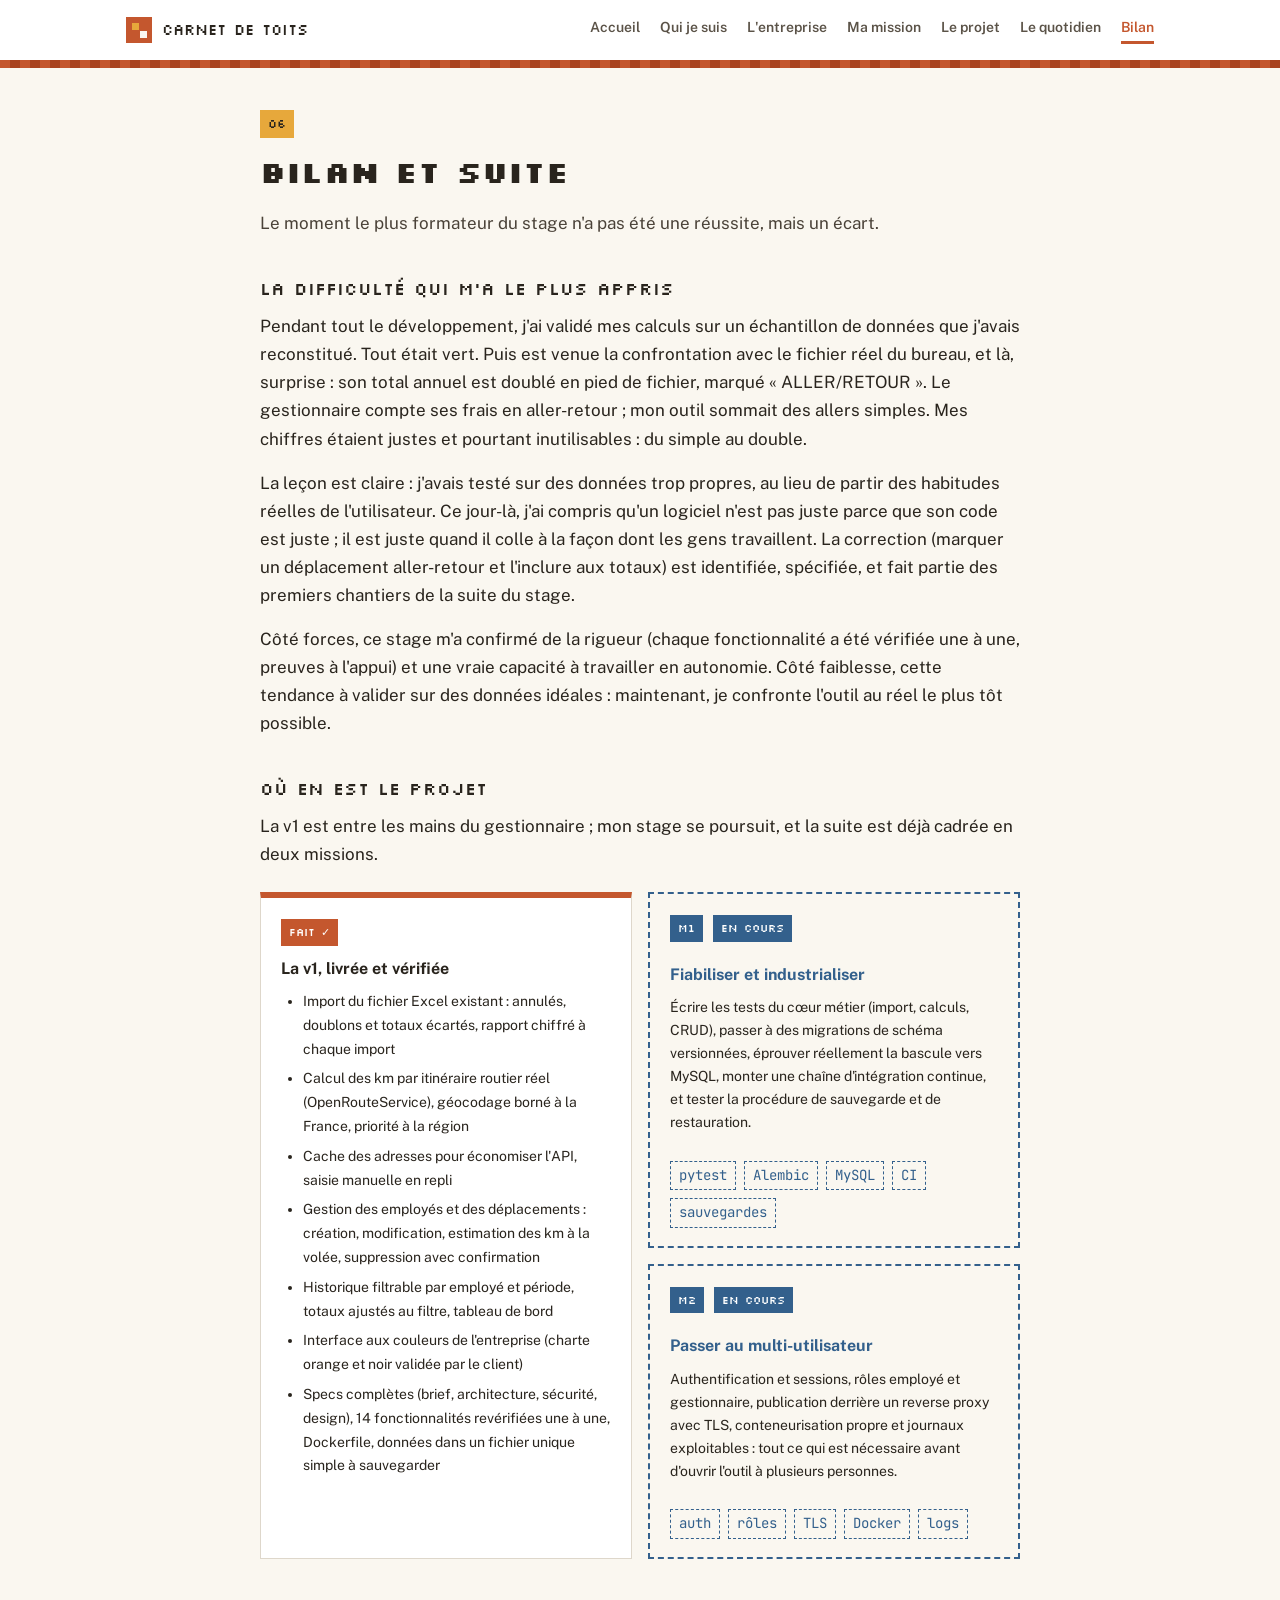
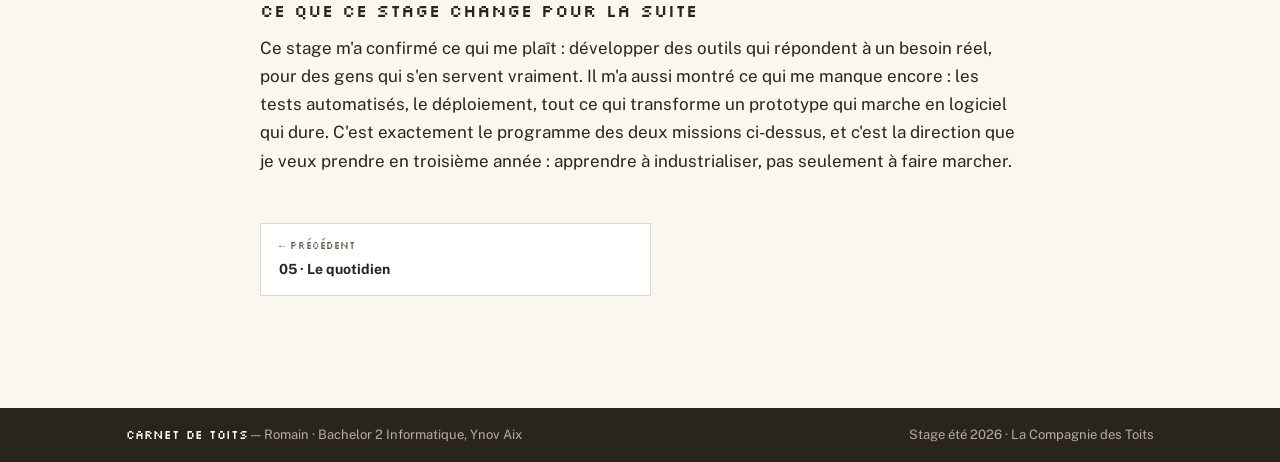
==== commit 2c84db27: "bilan : cartes missions compactes avec étiquettes technos, vide comblé" ====
--- a/bilan.html
+++ b/bilan.html
@@ -60,41 +60,44 @@
         <span class="badge fait">FAIT ✓</span>
         <p class="bloc-title">La v1, livrée et vérifiée</p>
         <ul>
-          <li>Import du fichier Excel existant : rendez-vous annulés, doublons et
-          totaux de pied de fichier écartés, rapport chiffré à chaque import</li>
+          <li>Import du fichier Excel existant : annulés, doublons et totaux
+          écartés, rapport chiffré à chaque import</li>
           <li>Calcul des km par itinéraire routier réel (OpenRouteService),
-          géocodage borné à la France avec priorité à la région</li>
+          géocodage borné à la France, priorité à la région</li>
           <li>Cache des adresses pour économiser l'API, saisie manuelle en repli</li>
-          <li>Gestion des employés : création, modification, activation et
-          désactivation</li>
-          <li>Saisie des déplacements avec estimation des km à la volée,
-          modification, suppression avec confirmation</li>
+          <li>Gestion des employés et des déplacements : création, modification,
+          estimation des km à la volée, suppression avec confirmation</li>
           <li>Historique filtrable par employé et période, totaux ajustés au
           filtre, tableau de bord</li>
           <li>Interface aux couleurs de l'entreprise (charte orange et noir
           validée par le client)</li>
-          <li>Specs complètes (brief, architecture, sécurité, design) et
-          14 fonctionnalités revérifiées une à une en conditions réelles</li>
-          <li>Application conteneurisable (Dockerfile) et données dans un fichier
-          unique, simple à sauvegarder</li>
+          <li>Specs complètes (brief, architecture, sécurité, design),
+          14 fonctionnalités revérifiées une à une, Dockerfile, données dans un
+          fichier unique simple à sauvegarder</li>
         </ul>
       </div>
       <div class="fp-right">
         <div class="bloc-prevu">
-          <span class="badge mission">M1</span> <span class="badge prevu">EN COURS</span>
+          <div class="badges"><span class="badge mission">M1</span> <span class="badge prevu">EN COURS</span></div>
           <p class="bloc-title">Fiabiliser et industrialiser</p>
           <p>Écrire les tests du cœur métier (import, calculs, CRUD), passer à des
-          migrations de schéma versionnées (Alembic), éprouver réellement la bascule
-          SQLite → MySQL, monter une chaîne d'intégration continue, et tester la
-          procédure de sauvegarde et de restauration.</p>
+          migrations de schéma versionnées, éprouver réellement la bascule vers
+          MySQL, monter une chaîne d'intégration continue, et tester la procédure
+          de sauvegarde et de restauration.</p>
+          <ul class="chips">
+            <li>pytest</li><li>Alembic</li><li>MySQL</li><li>CI</li><li>sauvegardes</li>
+          </ul>
         </div>
         <div class="bloc-prevu">
-          <span class="badge mission">M2</span> <span class="badge prevu">EN COURS</span>
+          <div class="badges"><span class="badge mission">M2</span> <span class="badge prevu">EN COURS</span></div>
           <p class="bloc-title">Passer au multi-utilisateur</p>
           <p>Authentification et sessions, rôles employé et gestionnaire, publication
           derrière un reverse proxy avec TLS, conteneurisation propre et journaux
           exploitables : tout ce qui est nécessaire avant d'ouvrir l'outil à plusieurs
           personnes.</p>
+          <ul class="chips">
+            <li>auth</li><li>rôles</li><li>TLS</li><li>Docker</li><li>logs</li>
+          </ul>
         </div>
       </div>
     </div>
--- a/style.css
+++ b/style.css
@@ -284,9 +284,29 @@
   flex-direction: column;
   gap: 16px;
 }
-.fp-right .bloc-prevu { flex: 1; }
-.fp-right .bloc-prevu p:last-child { font-size: 14px; margin-bottom: 0; }
-.bloc-prevu .badge + .badge { margin-left: 6px; }
+.fp-right .bloc-prevu { flex: 1; display: flex; flex-direction: column; }
+.fp-right .bloc-prevu > p:not(.bloc-title) { font-size: 14px; }
+.fp-right .chips { margin-top: auto; padding-top: 10px; }
+.badges { margin-bottom: 10px; }
+.badges .badge + .badge { margin-left: 6px; }
+
+/* étiquettes de technos (pointillé bleu = en cours) */
+.chips {
+  list-style: none;
+  padding: 0;
+  margin: 0;
+  display: flex;
+  flex-wrap: wrap;
+  gap: 8px;
+  font-family: var(--font-mono);
+  font-size: 12px;
+}
+.chips li {
+  border: 1px dashed var(--blue);
+  color: var(--blue);
+  padding: 2px 8px;
+  margin: 0;
+}
 
 /* ---------- navigation précédent / suivant ---------- */
 
